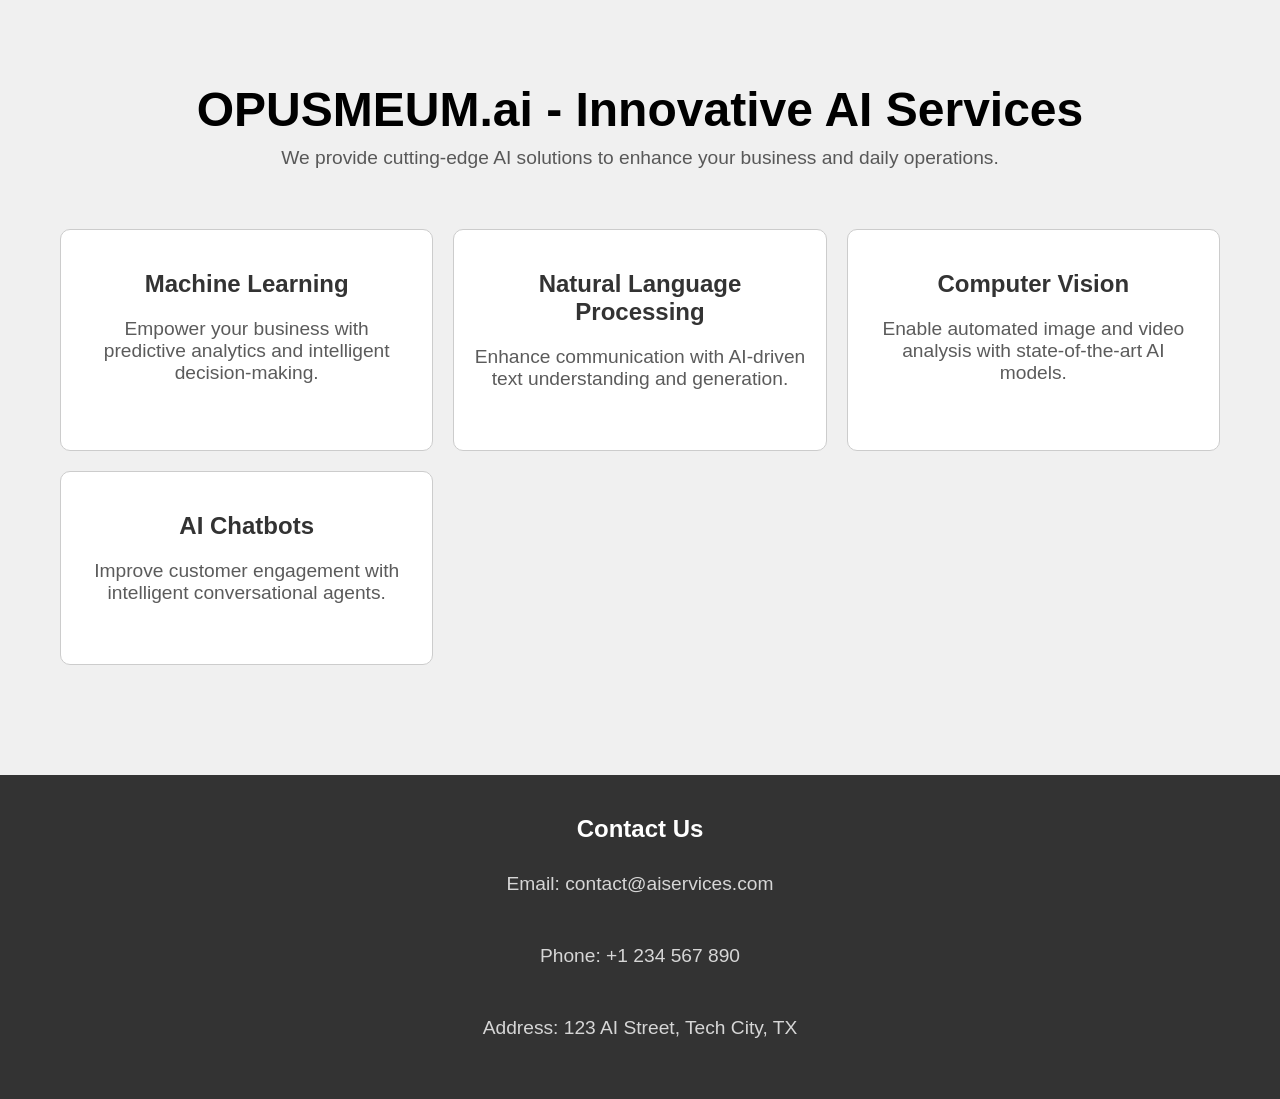
==== index.html @ b9cf8d0c "Update index.html" ====
<!DOCTYPE html>
<html lang="en">
<head>
    <meta charset="UTF-8">
    <meta name="viewport" content="width=device-width, initial-scale=1.0">
    <title>OPUSMEUM.ai - AI Services</title>
    <style>
        body {
            font-family: Arial, sans-serif;
            margin: 0;
            padding: 0;
            background: #f0f0f0;
            color: #333;
            text-align: center;
        }
        .container {
            max-width: 1200px;
            margin: auto;
            padding: 50px 20px;
        }
        h1 {
            font-size: 3rem;
            margin-bottom: 10px;
            color: #000;
        }
        p {
            font-size: 1.2rem;
            max-width: 800px;
            margin: 10px auto 40px;
            opacity: 0.8;
        }
        .services {
            display: grid;
            grid-template-columns: repeat(auto-fit, minmax(300px, 1fr));
            gap: 20px;
            padding: 20px;
        }
        .service {
            background: #fff;
            padding: 20px;
            border-radius: 10px;
            transition: transform 0.3s ease;
            border: 1px solid #ccc;
        }
        .service:hover {
            transform: translateY(-10px);
            background: #e0e0e0;
        }
        .contact {
            background: #333;
            color: white;
            padding: 20px;
            margin-top: 40px;
            display: flex;
            flex-direction: column;
            align-items: center;
            justify-content: center;
        }
    </style>
</head>
<body>
    <div class="container">
        <h1>OPUSMEUM.ai - Innovative AI Services</h1>
        <p>We provide cutting-edge AI solutions to enhance your business and daily operations.</p>
        <div class="services">
            <div class="service">
                <h2>Machine Learning</h2>
                <p>Empower your business with predictive analytics and intelligent decision-making.</p>
            </div>
            <div class="service">
                <h2>Natural Language Processing</h2>
                <p>Enhance communication with AI-driven text understanding and generation.</p>
            </div>
            <div class="service">
                <h2>Computer Vision</h2>
                <p>Enable automated image and video analysis with state-of-the-art AI models.</p>
            </div>
            <div class="service">
                <h2>AI Chatbots</h2>
                <p>Improve customer engagement with intelligent conversational agents.</p>
            </div>
        </div>
    </div>
    <div class="contact">
        <h2>Contact Us</h2>
        <p>Email: contact@aiservices.com</p>
        <p>Phone: +1 234 567 890</p>
        <p>Address: 123 AI Street, Tech City, TX</p>
    </div>
</body>
</html>
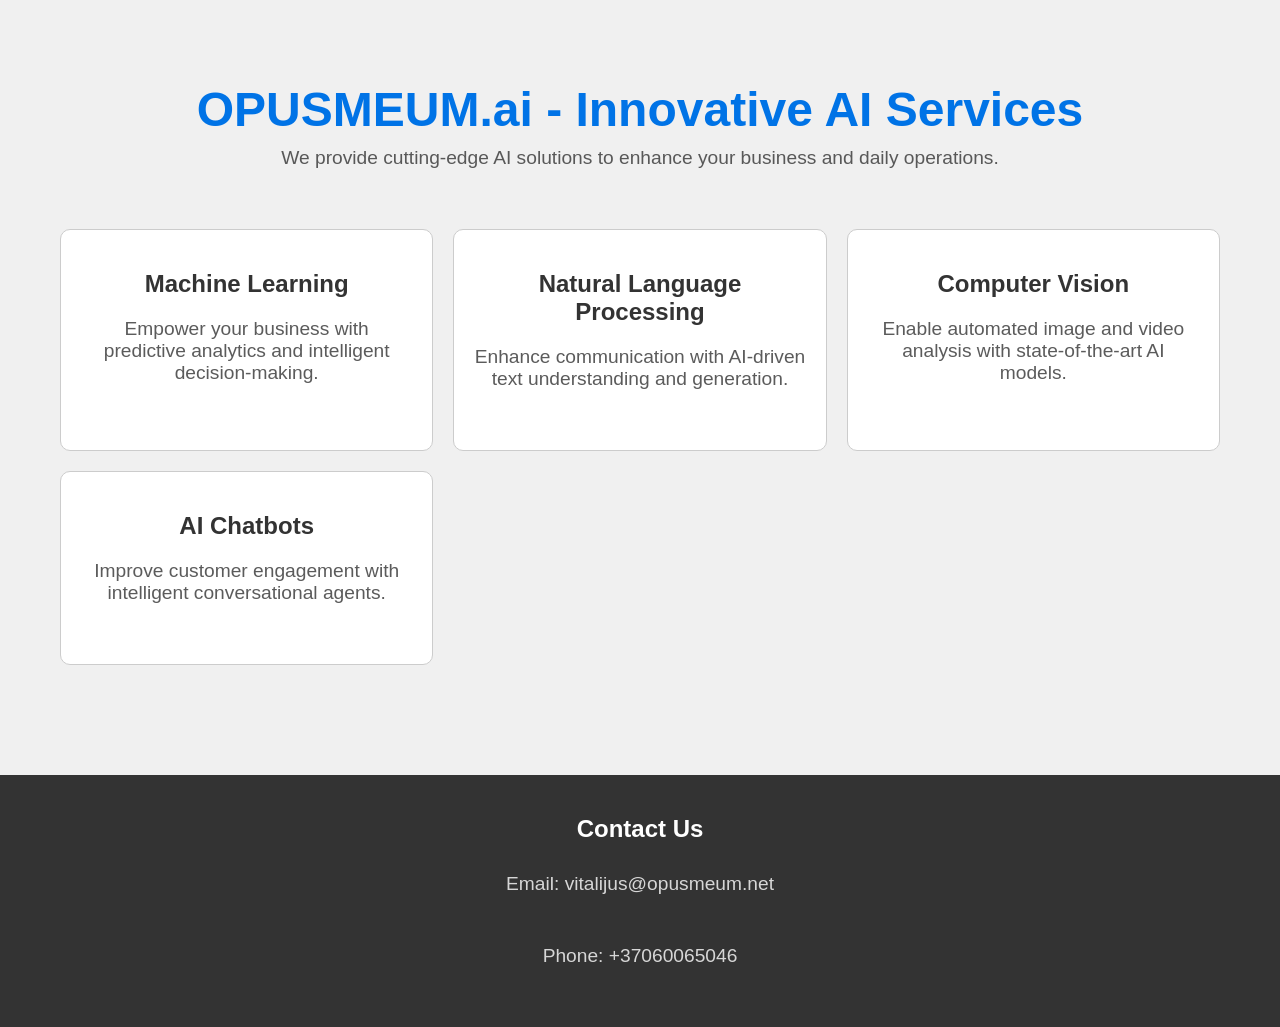
==== commit e2ca86de: "Update index.html" ====
--- a/index.html
+++ b/index.html
@@ -60,7 +60,7 @@
 </head>
 <body>
     <div class="container">
-        <h1>OPUSMEUM.ai - Innovative AI Services</h1>
+        <h1 style="color: #0073e6;">OPUSMEUM.ai - Innovative AI Services</h1>
         <p>We provide cutting-edge AI solutions to enhance your business and daily operations.</p>
         <div class="services">
             <div class="service">
@@ -83,9 +83,8 @@
     </div>
     <div class="contact">
         <h2>Contact Us</h2>
-        <p>Email: contact@aiservices.com</p>
-        <p>Phone: +1 234 567 890</p>
-        <p>Address: 123 AI Street, Tech City, TX</p>
+        <p>Email: vitalijus@opusmeum.net</p>
+        <p>Phone: +37060065046</p>
     </div>
 </body>
 </html>
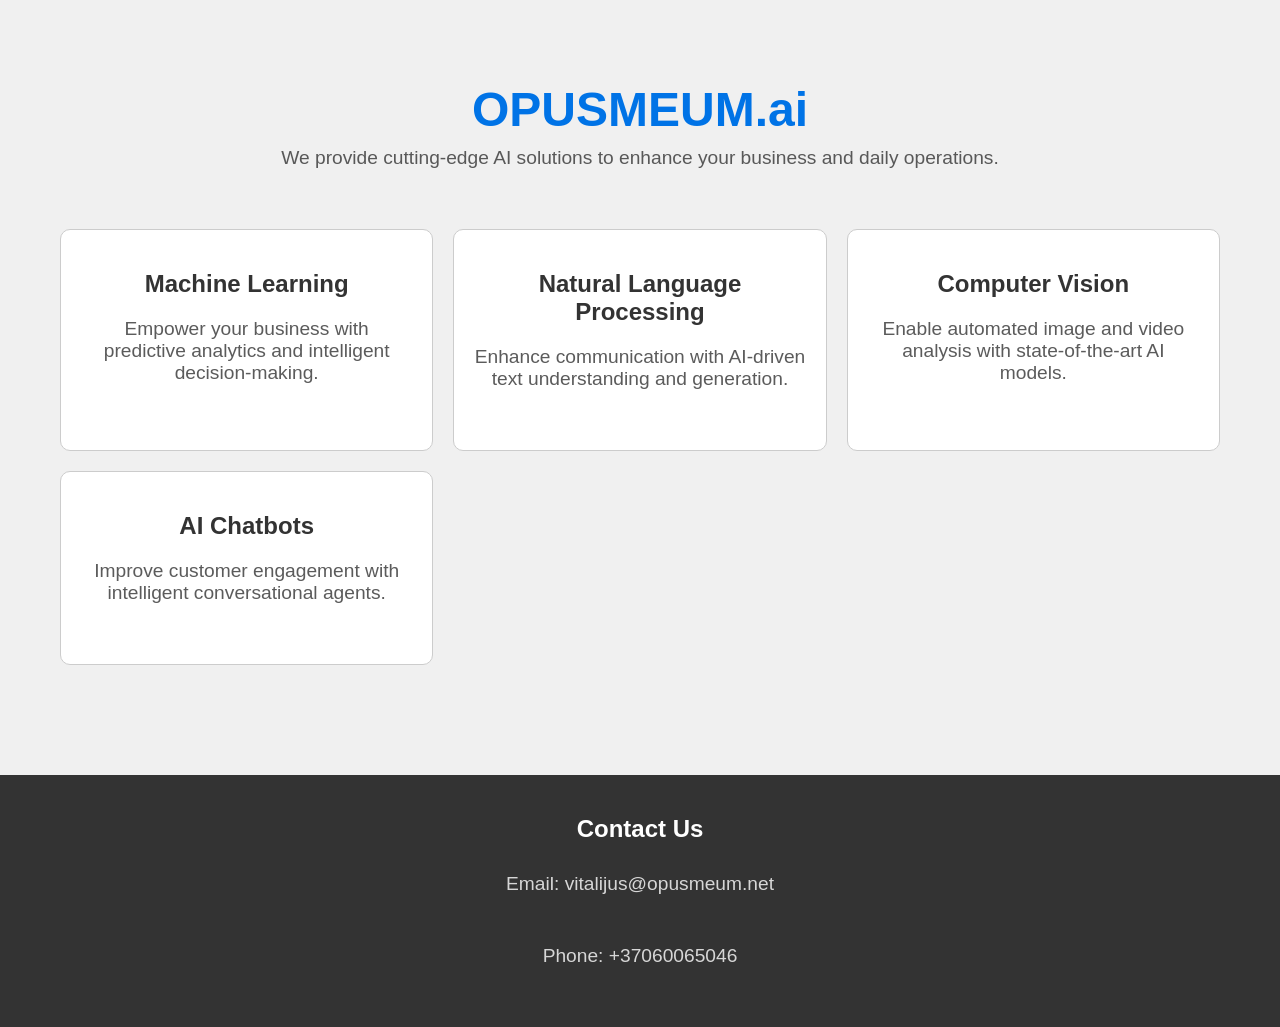
==== commit 87bba5aa: "Update index.html" ====
--- a/index.html
+++ b/index.html
@@ -60,7 +60,7 @@
 </head>
 <body>
     <div class="container">
-        <h1 style="color: #0073e6;">OPUSMEUM.ai - Innovative AI Services</h1>
+        <h1 style="color: #0073e6;">OPUSMEUM.ai</h1>
         <p>We provide cutting-edge AI solutions to enhance your business and daily operations.</p>
         <div class="services">
             <div class="service">
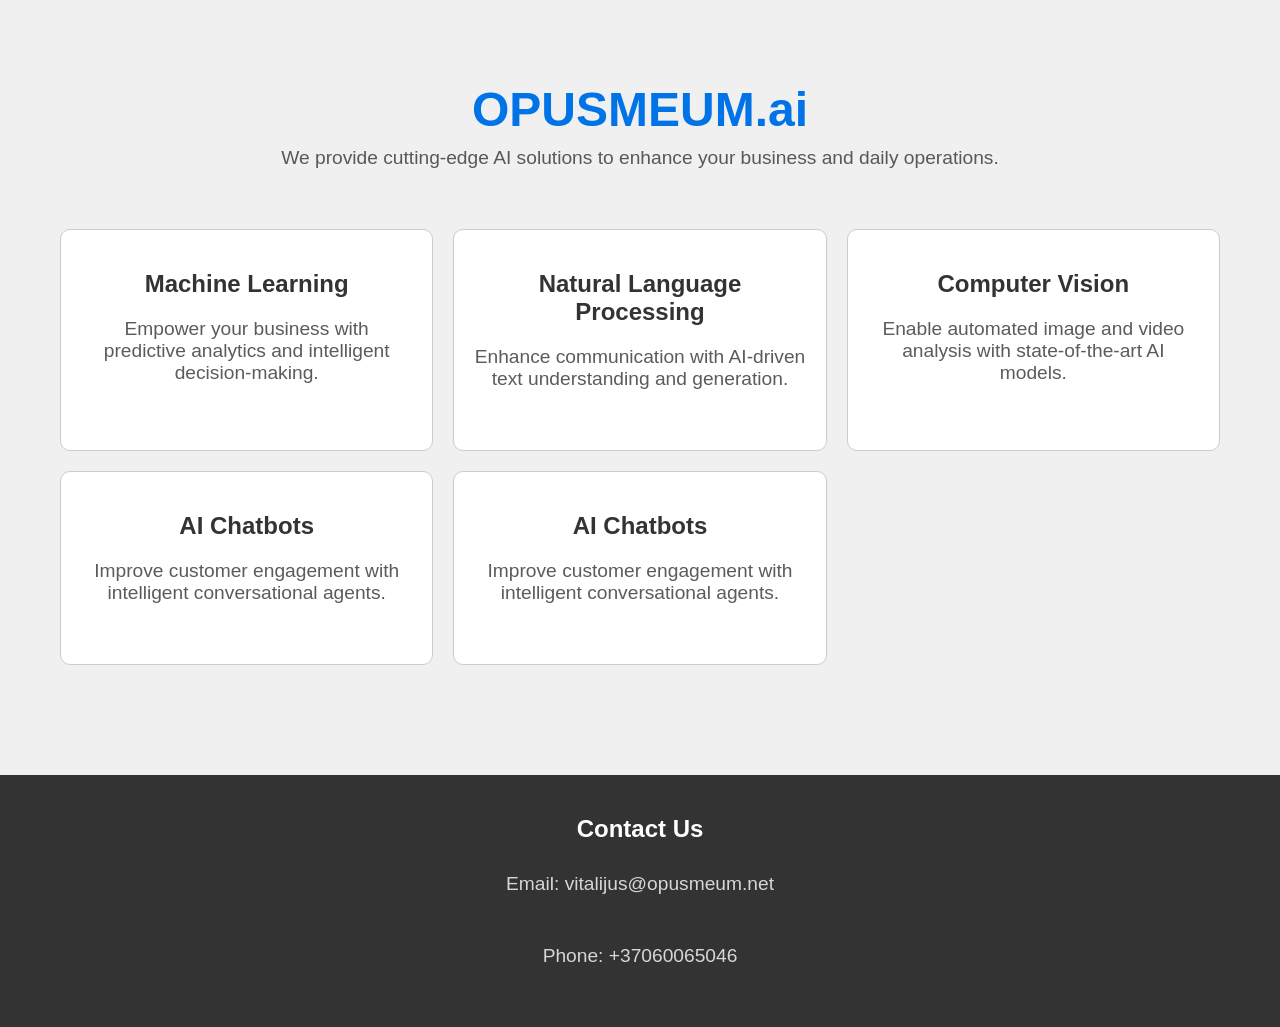
==== commit 085fd253: "Update index.html" ====
--- a/index.html
+++ b/index.html
@@ -79,6 +79,10 @@
                 <h2>AI Chatbots</h2>
                 <p>Improve customer engagement with intelligent conversational agents.</p>
             </div>
+            <div class="service">
+                <h2>AI Chatbots</h2>
+                <p>Improve customer engagement with intelligent conversational agents.</p>
+            </div>        
         </div>
     </div>
     <div class="contact">
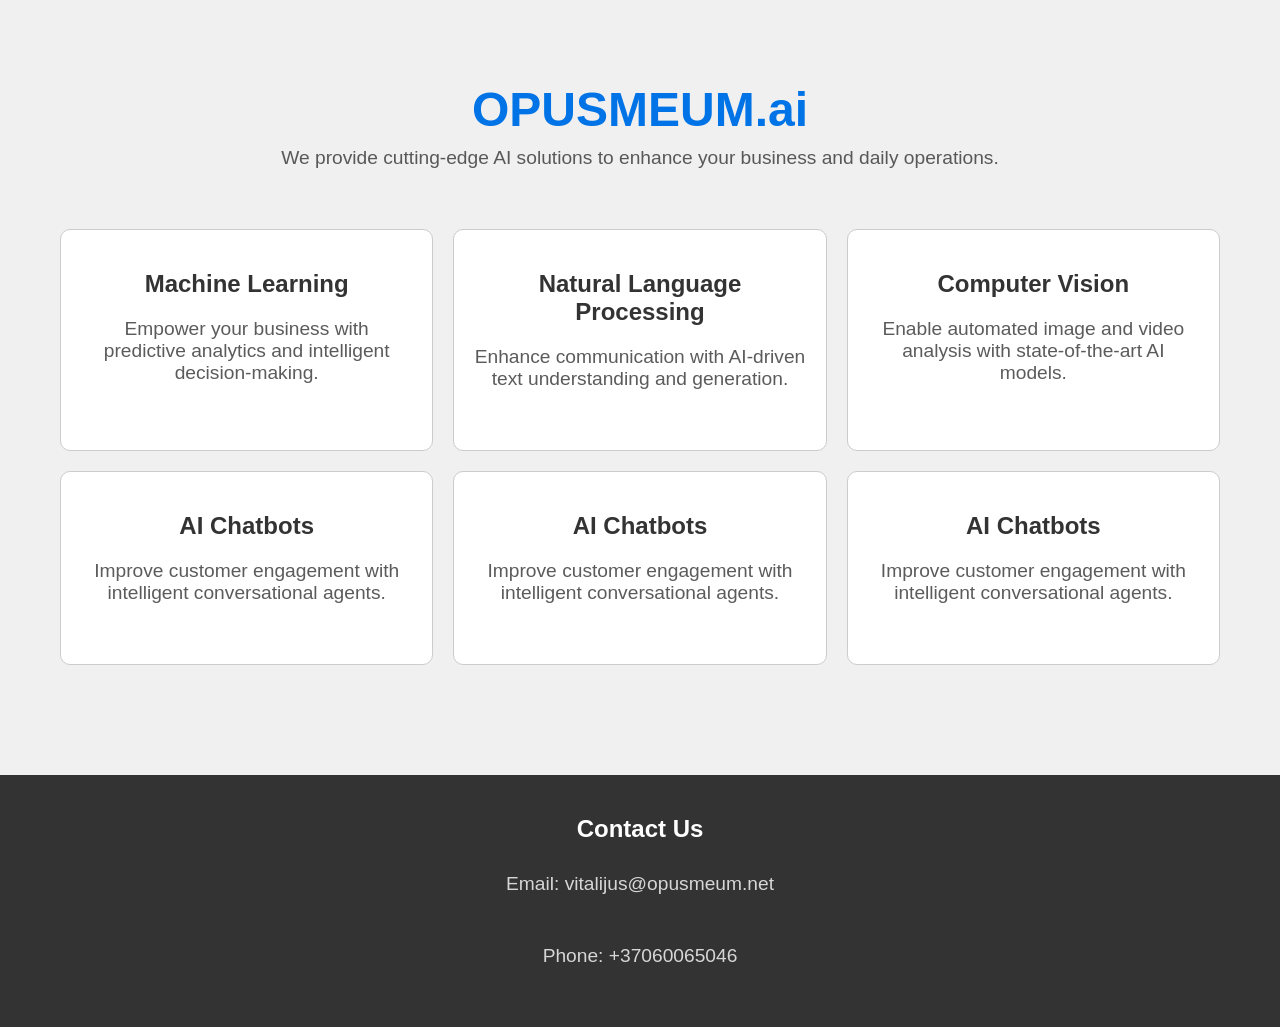
==== commit dbc0a9d8: "Update index.html" ====
--- a/index.html
+++ b/index.html
@@ -82,7 +82,11 @@
             <div class="service">
                 <h2>AI Chatbots</h2>
                 <p>Improve customer engagement with intelligent conversational agents.</p>
-            </div>        
+            </div>
+            <div class="service">
+                <h2>AI Chatbots</h2>
+                <p>Improve customer engagement with intelligent conversational agents.</p>
+            </div>         
         </div>
     </div>
     <div class="contact">
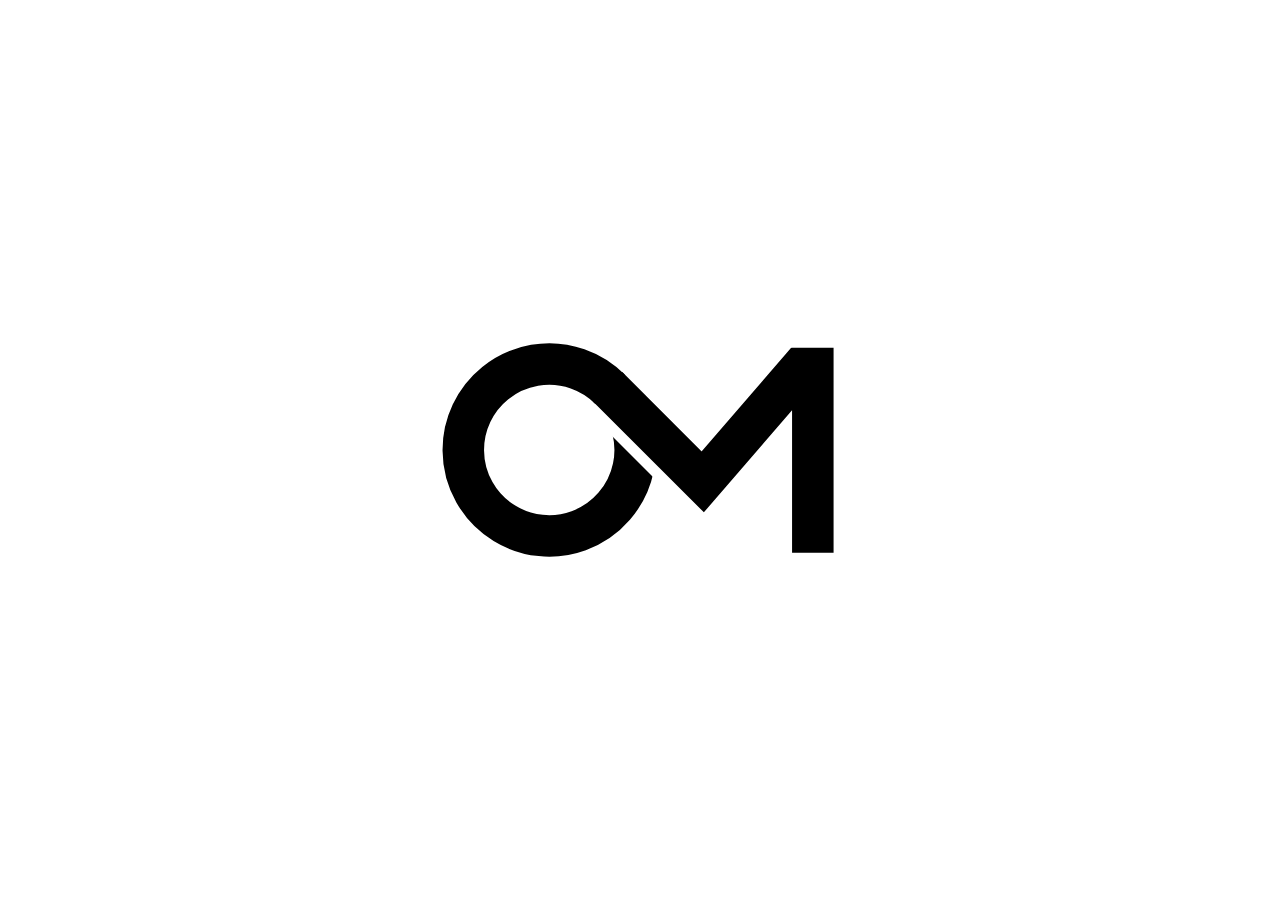
==== commit 162e46bf: "Add logo page with neural network growth on hover White page with the OM mark centred. Hovering the " ====
--- a/index.html
+++ b/index.html
@@ -1,98 +1,314 @@
-<!DOCTYPE html>
+<!doctype html>
 <html lang="en">
 <head>
-    <meta charset="UTF-8">
-    <meta name="viewport" content="width=device-width, initial-scale=1.0">
-    <title>OPUSMEUM.ai - AI Services</title>
-    <style>
-        body {
-            font-family: Arial, sans-serif;
-            margin: 0;
-            padding: 0;
-            background: #f0f0f0;
-            color: #333;
-            text-align: center;
-        }
-        .container {
-            max-width: 1200px;
-            margin: auto;
-            padding: 50px 20px;
-        }
-        h1 {
-            font-size: 3rem;
-            margin-bottom: 10px;
-            color: #000;
-        }
-        p {
-            font-size: 1.2rem;
-            max-width: 800px;
-            margin: 10px auto 40px;
-            opacity: 0.8;
-        }
-        .services {
-            display: grid;
-            grid-template-columns: repeat(auto-fit, minmax(300px, 1fr));
-            gap: 20px;
-            padding: 20px;
-        }
-        .service {
-            background: #fff;
-            padding: 20px;
-            border-radius: 10px;
-            transition: transform 0.3s ease;
-            border: 1px solid #ccc;
-        }
-        .service:hover {
-            transform: translateY(-10px);
-            background: #e0e0e0;
-        }
-        .contact {
-            background: #333;
-            color: white;
-            padding: 20px;
-            margin-top: 40px;
-            display: flex;
-            flex-direction: column;
-            align-items: center;
-            justify-content: center;
-        }
-    </style>
+<meta charset="utf-8">
+<meta name="viewport" content="width=device-width, initial-scale=1">
+<title>Opus Meum</title>
+<meta name="description" content="Opus Meum">
+<meta name="theme-color" content="#ffffff">
+<link rel="icon" href="favicon.svg" type="image/svg+xml">
+<style>
+  html, body { margin: 0; height: 100%; background: #fff; overflow: hidden; }
+  canvas { position: fixed; inset: 0; width: 100%; height: 100%; display: block; }
+  .logo {
+    position: fixed; left: 50%; top: 50%; z-index: 1;
+    width: min(46vw, 420px);
+    transform: translate(-50%, -50%);
+    -webkit-tap-highlight-color: transparent;
+  }
+  .logo svg { display: block; width: 100%; height: auto; overflow: visible; }
+  .logo path { fill: none; stroke: #000; stroke-width: 86; }
+  @media (max-width: 600px) { .logo { width: 62vw; } }
+</style>
 </head>
 <body>
-    <div class="container">
-        <h1 style="color: #0073e6;">OPUSMEUM.ai</h1>
-        <p>We provide cutting-edge AI solutions to enhance your business and daily operations.</p>
-        <div class="services">
-            <div class="service">
-                <h2>Machine Learning</h2>
-                <p>Empower your business with predictive analytics and intelligent decision-making.</p>
-            </div>
-            <div class="service">
-                <h2>Natural Language Processing</h2>
-                <p>Enhance communication with AI-driven text understanding and generation.</p>
-            </div>
-            <div class="service">
-                <h2>Computer Vision</h2>
-                <p>Enable automated image and video analysis with state-of-the-art AI models.</p>
-            </div>
-            <div class="service">
-                <h2>AI Chatbots</h2>
-                <p>Improve customer engagement with intelligent conversational agents.</p>
-            </div>
-            <div class="service">
-                <h2>AI Chatbots</h2>
-                <p>Improve customer engagement with intelligent conversational agents.</p>
-            </div>
-            <div class="service">
-                <h2>AI Chatbots</h2>
-                <p>Improve customer engagement with intelligent conversational agents.</p>
-            </div>         
-        </div>
-    </div>
-    <div class="contact">
-        <h2>Contact Us</h2>
-        <p>Email: vitalijus@opusmeum.net</p>
-        <p>Phone: +37060065046</p>
-    </div>
+<canvas id="net" aria-hidden="true"></canvas>
+<div class="logo" id="logo">
+  <svg viewBox="530 180 870 480" role="img" aria-label="Opus Meum">
+    <defs>
+      <mask id="c" maskUnits="userSpaceOnUse" x="500" y="150" width="1000" height="600">
+        <rect x="500" y="150" width="1000" height="600" fill="#fff"/>
+        <polygon points="876,360 1500,360 1500,900 1416,900" fill="#000"/>
+      </mask>
+      <clipPath id="t"><rect x="500" y="208" width="1000" height="600"/></clipPath>
+    </defs>
+    <path id="pO" mask="url(#c)" d="M 949.7 376.9 A 178 178 0 1 1 902.9 294.1"/>
+    <path id="pM" clip-path="url(#t)" stroke-miterlimit="10" d="M 897.9 289.1 L 1095 486 L 1323 222 L 1323 633"/>
+  </svg>
+</div>
+<script>
+(() => {
+  const cv = document.getElementById('net');
+  const ctx = cv.getContext('2d');
+  const logo = document.getElementById('logo');
+  const svg = logo.querySelector('svg');
+  const paths = [document.getElementById('pO'), document.getElementById('pM')];
+  const VB = { x: 530, y: 180, w: 870 };
+  const O_CENTER = { x: 777, y: 419.9 }; // centre of the O arc, radius 178 + half stroke 43 = 221
+  const reduce = matchMedia('(prefers-reduced-motion: reduce)').matches;
+  const TAU = Math.PI * 2;
+  const rand = (a, b) => a + Math.random() * (b - a);
+
+  let W, H, dpr, unit, maxNodes, center;
+  let nodes = [], edges = [], pulses = [];
+  let active = false, alpha = 0, pulseClock = 0;
+  const mouse = { x: null, y: null };
+
+  function resize() {
+    dpr = Math.min(window.devicePixelRatio || 1, 2);
+    W = innerWidth; H = innerHeight;
+    cv.width = W * dpr; cv.height = H * dpr;
+    ctx.setTransform(dpr, 0, 0, dpr, 0, 0);
+    unit = Math.max(20, Math.min(W, H) / 20);
+    maxNodes = Math.round(Math.min(900, Math.max(260, (W * H) / 2200)));
+    const r = svg.getBoundingClientRect();
+    center = { x: r.left + r.width / 2, y: r.top + r.height / 2 };
+    clear();
+    if (active) seed();
+  }
+
+  function clear() { nodes = []; edges = []; pulses = []; }
+
+  // Logo coordinates (viewBox) to screen pixels.
+  function toScreen(p) {
+    const r = svg.getBoundingClientRect();
+    const s = r.width / VB.w;
+    return { x: r.left + (p.x - VB.x) * s, y: r.top + (p.y - VB.y) * s };
+  }
+
+  function addNode(x, y, depth, dir) {
+    const n = { x, y, depth, dir, out: [], alive: false, flash: 0, born: 0 };
+    nodes.push(n);
+    return n;
+  }
+
+  function addEdge(a, b, delay = 0) {
+    const len = Math.hypot(b.x - a.x, b.y - a.y) || 1;
+    const e = { a, b, t: -delay, len, done: false };
+    edges.push(e);
+    a.out.push(e);
+    return e;
+  }
+
+  // Start the network at points spread along the two logo strokes.
+  function seed() {
+    const total = paths.reduce((s, p) => s + p.getTotalLength(), 0);
+    const count = 26;
+    for (let i = 0; i < count; i++) {
+      let d = (i + rand(0.15, 0.85)) / count * total;
+      let path = paths[0];
+      if (d > path.getTotalLength()) { d -= path.getTotalLength(); path = paths[1]; }
+      const q = path.getPointAtLength(d);
+      let p, dir;
+      if (path === paths[0]) {
+        // On the O: start at its outer edge and point away from its centre,
+        // so no line crosses the hole.
+        const a = Math.atan2(q.y - O_CENTER.y, q.x - O_CENTER.x);
+        p = toScreen({ x: O_CENTER.x + Math.cos(a) * 221, y: O_CENTER.y + Math.sin(a) * 221 });
+        dir = a + rand(-0.35, 0.35);
+      } else {
+        // On the M: start at the stroke's edge, growing out perpendicular to it.
+        const L = path.getTotalLength();
+        const q0 = path.getPointAtLength(Math.max(0, d - 2));
+        const q1 = path.getPointAtLength(Math.min(L, d + 2));
+        let nx = -(q1.y - q0.y), ny = q1.x - q0.x;
+        const nl = Math.hypot(nx, ny) || 1; nx /= nl; ny /= nl;
+        if (Math.random() < 0.5) { nx = -nx; ny = -ny; }
+        // Never grow through the O's hole: flip to the other side if this way would.
+        const hitsO = (sx, sy) => {
+          for (let k = 43; k < 520; k += 15) {
+            if (Math.hypot(q.x + sx * k - O_CENTER.x, q.y + sy * k - O_CENTER.y) < 150) return true;
+          }
+          return false;
+        };
+        if (hitsO(nx, ny)) { nx = -nx; ny = -ny; if (hitsO(nx, ny)) continue; }
+        p = toScreen({ x: q.x + nx * 43, y: q.y + ny * 43 });
+        dir = Math.atan2(ny, nx) + rand(-0.35, 0.35);
+      }
+      const root = addNode(p.x, p.y, 0, dir);
+      root.alive = true;
+      root.root = true;
+      branch(root, i * 0.04);
+    }
+  }
+
+  function nearest(x, y, radius, skip) {
+    let best = null, bd = radius;
+    for (const n of nodes) {
+      if (n === skip) continue;
+      const d = Math.hypot(n.x - x, n.y - y);
+      if (d < bd) { bd = d; best = n; }
+    }
+    return best;
+  }
+
+  // Grow children out of a node that has just come alive.
+  function branch(n, delay = 0) {
+    if (nodes.length >= maxNodes) return;
+    const q = Math.random();
+    const k = n.depth < 3 ? 2 : (q < 0.12 ? 3 : q < 0.7 ? 2 : q < 0.93 ? 1 : 0);
+    const outward = Math.atan2(n.y - center.y, n.x - center.x);
+    for (let i = 0; i < k; i++) {
+      let ang = n.dir + rand(-0.8, 0.8);
+      ang += angleDiff(outward, ang) * 0.25;
+      if (active && mouse.x !== null) {
+        const toMouse = Math.atan2(mouse.y - n.y, mouse.x - n.x);
+        ang += angleDiff(toMouse, ang) * 0.12;
+      }
+      // Roots sit on the logo, so their first edge reaches past its edge.
+      const len = n.root ? exitDist(n, ang) + unit * rand(0.35, 0.9) : unit * rand(0.7, 1.35);
+      const x = n.x + Math.cos(ang) * len;
+      const y = n.y + Math.sin(ang) * len;
+      if (x < -unit || x > W + unit || y < -unit || y > H + unit) continue;
+      if (insideLogo(x, y)) continue;
+      const near = nearest(x, y, unit * 0.5, n);
+      if (near) {
+        // Join an existing node instead of crowding it: a synapse.
+        if (!n.out.some(e => e.b === near)) addEdge(n, near, delay);
+        continue;
+      }
+      addEdge(n, addNode(x, y, n.depth + 1, ang), delay + rand(0, 0.15));
+    }
+    // Occasional sideways link to a neighbour, so it reads as a mesh.
+    if (n.depth > 0 && Math.random() < 0.3) {
+      const m = nearest(n.x + rand(-unit, unit), n.y + rand(-unit, unit), unit * 1.5, n);
+      if (m && m.alive && !n.out.some(e => e.b === m) && !m.out.some(e => e.b === n)) addEdge(n, m, delay + 0.1);
+    }
+  }
+
+  // Keep new growth out of the logo's own area so the mark stays clean.
+  function insideLogo(x, y) {
+    const r = svg.getBoundingClientRect();
+    const m = unit * 0.15;
+    return x > r.left - m && x < r.right + m && y > r.top - m && y < r.bottom + m;
+  }
+
+  // Distance from a point inside the logo box to the box edge along an angle.
+  function exitDist(n, ang) {
+    const r = svg.getBoundingClientRect();
+    const cx = Math.cos(ang), cy = Math.sin(ang);
+    const tx = cx > 0 ? (r.right - n.x) / cx : cx < 0 ? (r.left - n.x) / cx : Infinity;
+    const ty = cy > 0 ? (r.bottom - n.y) / cy : cy < 0 ? (r.top - n.y) / cy : Infinity;
+    return Math.max(0, Math.min(tx, ty));
+  }
+
+  function angleDiff(a, b) {
+    let d = (a - b) % TAU;
+    if (d > Math.PI) d -= TAU;
+    if (d < -Math.PI) d += TAU;
+    return d;
+  }
+
+  function update(dt) {
+    alpha += (active ? 3 : -1.8) * dt;
+    alpha = Math.max(0, Math.min(1, alpha));
+    if (!active && alpha === 0 && nodes.length) clear();
+
+    if (active) {
+      const speed = unit * 3.2;
+      for (let i = 0; i < edges.length; i++) {
+        const e = edges[i];
+        if (e.done) continue;
+        e.t += dt * speed / e.len;
+        if (e.t >= 1) {
+          e.t = 1; e.done = true;
+          if (!e.b.alive) { e.b.alive = true; e.b.flash = 1; branch(e.b); }
+        }
+      }
+    }
+
+    for (const n of nodes) n.flash = Math.max(0, n.flash - dt * 2.2);
+
+    // Signals travelling outward along grown edges.
+    if (!reduce && alpha > 0.3) {
+      pulseClock -= dt;
+      if (pulseClock <= 0 && pulses.length < 70) {
+        pulseClock = 0.06;
+        const roots = nodes.filter(n => n.root);
+        const r = roots[(Math.random() * roots.length) | 0];
+        const opts = r ? r.out.filter(e => e.done) : [];
+        if (opts.length) pulses.push({ e: opts[(Math.random() * opts.length) | 0], p: 0 });
+      }
+    }
+    const pspeed = unit * 7;
+    pulses = pulses.filter(pl => {
+      pl.p += dt * pspeed / pl.e.len;
+      if (pl.p < 1) return true;
+      const n = pl.e.b;
+      n.flash = 1;
+      const next = n.out.filter(e => e.done);
+      if (!next.length) return false;
+      pl.e = next[(Math.random() * next.length) | 0];
+      pl.p = 0;
+      return true;
+    });
+  }
+
+  function draw() {
+    ctx.clearRect(0, 0, W, H);
+    if (alpha <= 0) return;
+    ctx.globalAlpha = alpha;
+
+    ctx.lineWidth = 1;
+    ctx.strokeStyle = 'rgba(0,0,0,0.28)';
+    ctx.beginPath();
+    for (const e of edges) {
+      if (e.t <= 0) continue;
+      ctx.moveTo(e.a.x, e.a.y);
+      ctx.lineTo(e.a.x + (e.b.x - e.a.x) * e.t, e.a.y + (e.b.y - e.a.y) * e.t);
+    }
+    ctx.stroke();
+
+    ctx.fillStyle = '#000';
+    for (const n of nodes) {
+      if (!n.alive || n.root) continue;
+      const r = 1.6 + n.flash * 2.2;
+      ctx.beginPath(); ctx.arc(n.x, n.y, r, 0, TAU); ctx.fill();
+      if (n.flash > 0.05) {
+        ctx.strokeStyle = `rgba(0,0,0,${n.flash * 0.35})`;
+        ctx.beginPath(); ctx.arc(n.x, n.y, r + (1 - n.flash) * 9, 0, TAU); ctx.stroke();
+      }
+    }
+
+    for (const pl of pulses) {
+      const e = pl.e;
+      const x = e.a.x + (e.b.x - e.a.x) * pl.p;
+      const y = e.a.y + (e.b.y - e.a.y) * pl.p;
+      const tx = e.a.x + (e.b.x - e.a.x) * Math.max(0, pl.p - 0.35);
+      const ty = e.a.y + (e.b.y - e.a.y) * Math.max(0, pl.p - 0.35);
+      ctx.strokeStyle = 'rgba(0,0,0,0.75)';
+      ctx.lineWidth = 1.6;
+      ctx.beginPath(); ctx.moveTo(tx, ty); ctx.lineTo(x, y); ctx.stroke();
+      ctx.beginPath(); ctx.arc(x, y, 2, 0, TAU); ctx.fill();
+    }
+    ctx.globalAlpha = 1;
+  }
+
+  function start() {
+    if (active) return;
+    active = true;
+    if (!nodes.length) seed();
+    if (reduce) { for (let i = 0; i < 400; i++) update(0.1); }
+  }
+  function stop() { active = false; }
+
+  logo.addEventListener('pointerenter', e => { if (e.pointerType !== 'touch') start(); });
+  logo.addEventListener('pointerleave', e => { if (e.pointerType !== 'touch') stop(); });
+  logo.addEventListener('pointerdown', e => { if (e.pointerType === 'touch') active ? stop() : start(); });
+  addEventListener('pointermove', e => { mouse.x = e.clientX; mouse.y = e.clientY; });
+  addEventListener('resize', resize);
+
+  let last = performance.now();
+  function frame(now) {
+    const dt = Math.min(0.05, (now - last) / 1000);
+    last = now;
+    update(dt);
+    draw();
+    requestAnimationFrame(frame);
+  }
+  resize();
+  requestAnimationFrame(frame);
+})();
+</script>
 </body>
 </html>
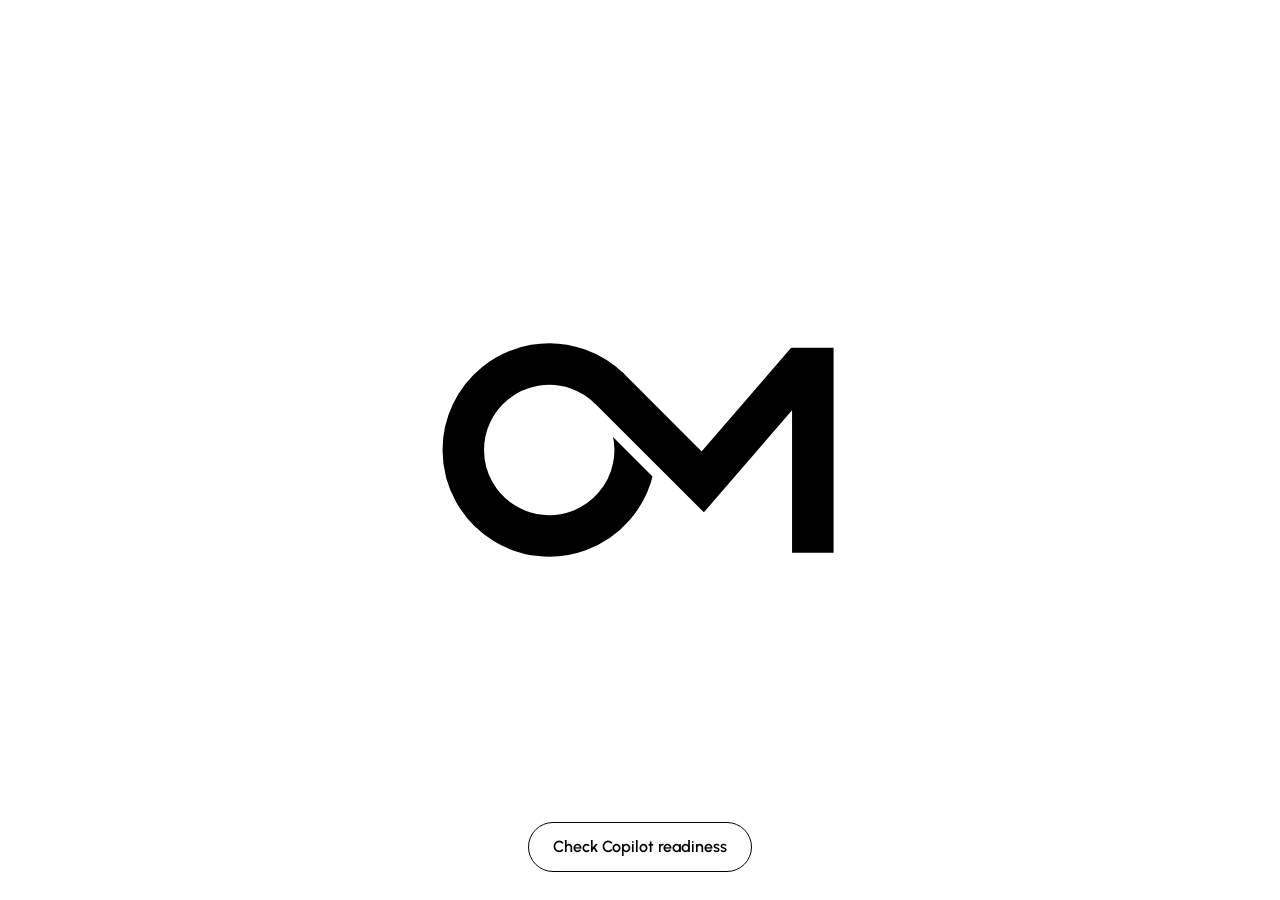
==== commit c8cabee6: "Add Copilot readiness self-check in English, Lithuanian and German Fifteen questions across five are" ====
--- a/index.html
+++ b/index.html
@@ -7,6 +7,9 @@
 <meta name="description" content="Opus Meum">
 <meta name="theme-color" content="#ffffff">
 <link rel="icon" href="favicon.svg" type="image/svg+xml">
+<link rel="preconnect" href="https://fonts.googleapis.com">
+<link rel="preconnect" href="https://fonts.gstatic.com" crossorigin>
+<link href="https://fonts.googleapis.com/css2?family=Urbanist:wght@500;600&display=swap" rel="stylesheet">
 <style>
   html, body { margin: 0; height: 100%; background: #fff; overflow: hidden; }
   canvas { position: fixed; inset: 0; width: 100%; height: 100%; display: block; }
@@ -19,6 +22,16 @@
   .logo svg { display: block; width: 100%; height: auto; overflow: visible; }
   .logo path { fill: none; stroke: #000; stroke-width: 86; }
   @media (max-width: 600px) { .logo { width: 62vw; } }
+  .check-link {
+    position: fixed; left: 50%; bottom: max(28px, env(safe-area-inset-bottom)); z-index: 2;
+    transform: translateX(-50%);
+    display: inline-flex; align-items: center; min-height: 48px; padding: 0 24px;
+    border: 1.5px solid #000; border-radius: 999px; background: #fff; color: #000;
+    font: 600 1rem/1 "Urbanist", system-ui, sans-serif; text-decoration: none; white-space: nowrap;
+    transition: background-color .15s, color .15s;
+  }
+  .check-link:hover { background: #000; color: #fff; }
+  .check-link:focus-visible { outline: 3px solid #000; outline-offset: 3px; }
 </style>
 </head>
 <body>
@@ -36,6 +49,7 @@
     <path id="pM" clip-path="url(#t)" stroke-miterlimit="10" d="M 897.9 289.1 L 1095 486 L 1323 222 L 1323 633"/>
   </svg>
 </div>
+<a class="check-link" href="copilot-readiness/">Check Copilot readiness</a>
 <script>
 (() => {
   const cv = document.getElementById('net');
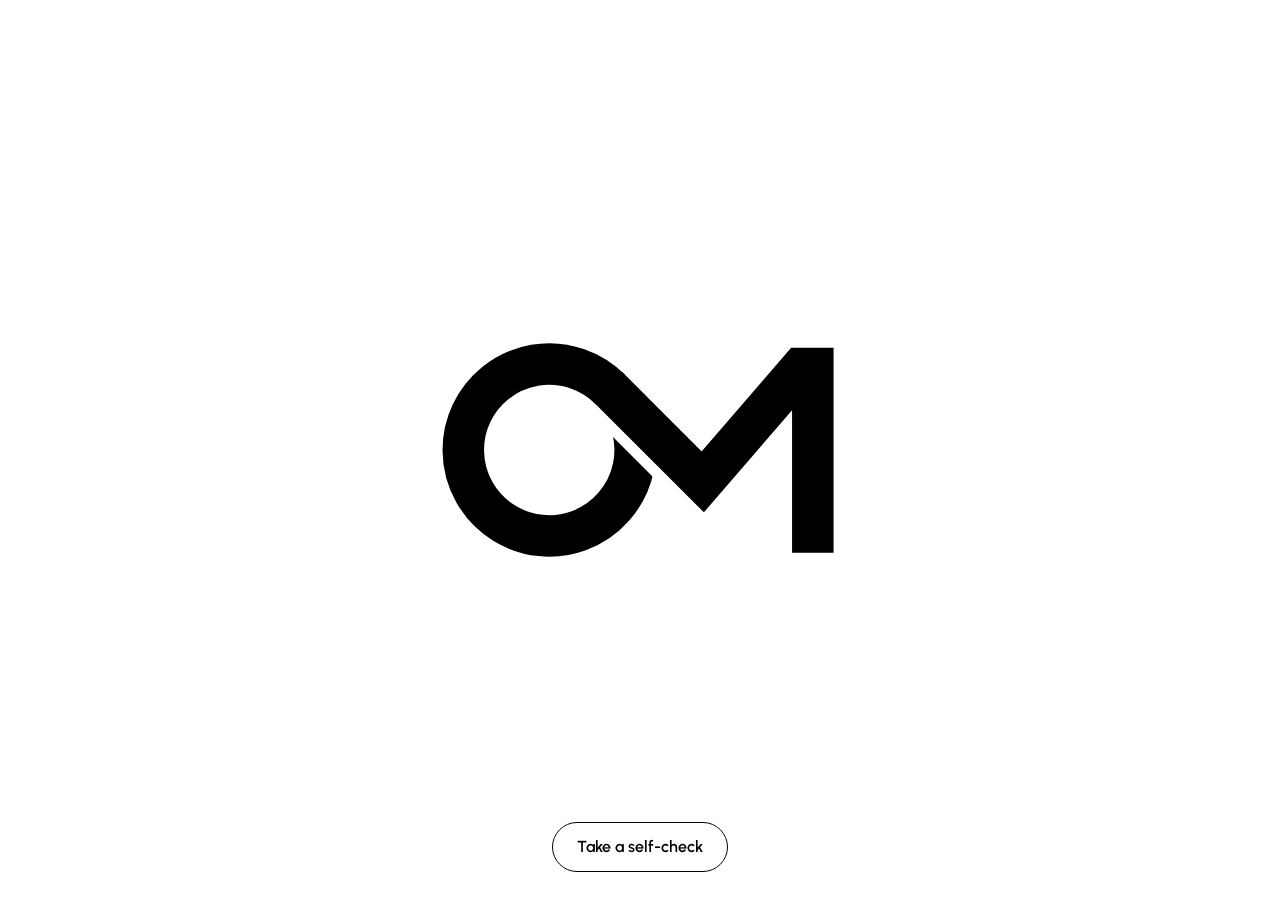
==== commit 268c5721: "Add SharePoint and Power Platform governance checks and a checks list page - The check engine now ru" ====
--- a/index.html
+++ b/index.html
@@ -49,7 +49,7 @@
     <path id="pM" clip-path="url(#t)" stroke-miterlimit="10" d="M 897.9 289.1 L 1095 486 L 1323 222 L 1323 633"/>
   </svg>
 </div>
-<a class="check-link" href="copilot-readiness/">Check Copilot readiness</a>
+<a class="check-link" href="checks/">Take a self-check</a>
 <script>
 (() => {
   const cv = document.getElementById('net');
